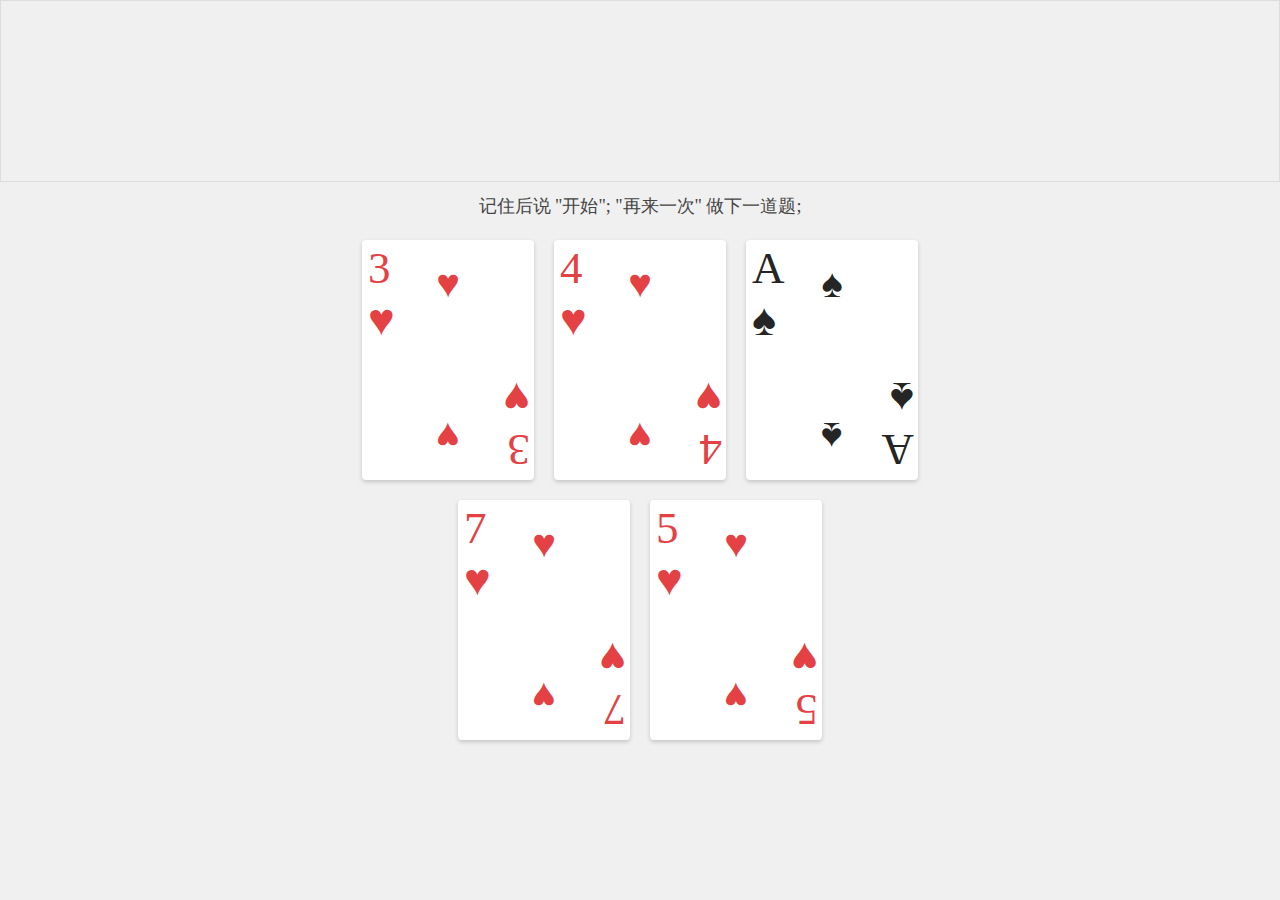
==== game.html @ be6b327d "initial" ====
<html>
  <head>
    <link rel="stylesheet" href="cards.css">
    <style>
      #info { font-size: 20px; }
      #div_start { float: right; }
      #headline { text-decoration: none }
      #results { font-size: 14px; font-weight: bold; border: 1px solid #ddd; padding: 15px; text-align: left; min-height: 150px; }
      #start_button { border: 0; background-color:transparent; padding: 0; }
      .interim { color: gray; }
      .final { color: black; padding-right: 3px; }
      .button { display: none; }
      .marquee { margin: 20px auto; }
      #buttons { margin: 10px 0; position: relative; top: -50px; }
      #copy { margin-top: 20px; }
      #copy > div { display: none; margin: 0 70px; }
      a.c1 {font-weight: normal;}
      </style>
  </head>
  <body>

    <div id="results">
      <span class="final" id="final_span"></span>
      <span class="interim" id="interim_span"></span>
    </div>

    <h1 class="title">记住后说 "开始"; "再来一次" 做下一道题;  </h1>

    <section class="cards">
    </section>

    <script>
      let ranks = [
        ["A", "一", "s", ],
        ["2", "二"],
        ["3", "三"],
        ["4", "四", "似"],
        ["5", "五"],
        ["6", "六"],
        ["7", "七", "漆"],
        ["8", "八", "吧"],
        ["9", "九", "酒"],
        ["10", "十"],
        ["J", "Jack", "坑", "乔", "给"],
        ["Q", "P", "Queen", "皮蛋"],
        ["K", "k", "king", "老"],
      ];
      let suits = [
        ["spade", "梅", "梅花", "草花"],
        ["diamond", "方", "方块"],
        ["heart", "红", "红桃", "红心"],
        ["club", "黑", "黑桃"],
      ];
    </script>

    <script>
      // get a pair of random numbers between 1 and length of rnaks and suits
      function getRandomPair() {
        let rank = Math.floor(Math.random() * ranks.length);
        let suit = Math.floor(Math.random() * suits.length);
        return [[rank,ranks[rank]], [suit, suits[suit]]];
      }

      // get 5 pairs of random numbers
      function getRandomPairs() {
        let pairs = [];
        for (let i = 0; i < 5; i++) {
          pairs.push(getRandomPair());
        }
        return pairs;
      }

      function dealCards() {
        pairs = getRandomPairs();
        console.log(pairs);
        // remove all elements under cards
        document.querySelector(".cards").innerHTML = "";
        // add new elements
        for (let i = 0; i < 5; i++) {
          let rank = pairs[i][0][1][0];
          let suit = pairs[i][1][1][0];
          let card = document.createElement("section");
          card.className = "card card--" + suit;
          card.setAttribute("value", rank);
          card.innerHTML = `
            <div class="card__inner card__inner--centered">
              <div class="card__column">
                <div class="card__symbol"></div>
                <div class="card__symbol"></div>
              </div>
            </div>
          `;
          document.querySelector(".cards").appendChild(card);
        }
      };

      dealCards()
    </script>

    <script>
      var final_transcript = '';
      var recognition = new webkitSpeechRecognition();
      recognition.continuous = true;
      recognition.interimResults = true;
      recognition.lang = 'cmn-Hans-CN';

      function process_command(command) {
        console.log('command received: ' + command);
        // if command ends with '开始'
        if (command.endsWith('开始')) {
          console.log('开始');
          let cards = document.querySelectorAll(".card");
          for (let i = 0; i < cards.length; i++) {
            hideCard(i);
          }
          return
        }
        else if (command.endsWith('再来一次')) {
          dealCards();
          return
        }
        else {

        }
      }

      function hideCard(i) {
        let cards = document.querySelectorAll(".card");
        cards[i].classList.add("card--flipped");
      }

      recognition.onstart = function() {
        console.log("speech recognition started");
      };

      recognition.onresult = function(event) {
        console.log(event);
        var interim_transcript = '';
        for (var i = event.resultIndex; i < event.results.length; ++i) {
          command = event.results[i][0].transcript
          if (event.results[i].isFinal) {
            final_transcript += command;
            process_command(command)
          } else {
            process_command(command)
            interim_transcript += command;
          }
        }
        final_span.innerHTML = final_transcript;
        interim_span.innerHTML = interim_transcript;
      };

      recognition.onend = function() {
        console.log("speech recognition has ended after ending after 60 mins")
        recognition.start()
      };

      recognition.onerror = function(event) {
        console.log("speech recognition error")
        console.log(event);
      };

      recognition.start()



    </script>
  </body>
</html>
---- cards.css ----
body {
  padding: 0;
  margin: 0;
  background: #f0f0f0;
}
.cards {
  text-align: center;
  max-width: 640px;
  margin: 0 auto;
}
.card {
  position: relative;
  display: inline-block;
  width: 172px;
  height: 240px;
  font: 16px 'Trebuchet MS';
  margin: 10px;
  border-radius: 4px;
  background: #fff;
  box-shadow: 0 2px 4px rgba(0,0,0,0.18);
}
.card:before,
.card:after {
  content: attr(value);
  position: absolute;
  width: 15px;
  font-size: 45px;
  text-align: center;
  letter-spacing: -2px;
}
.card:before {
  top: 2px;
  left: 6px;
}
.card:after {
  bottom: 4px;
  right: 4px;
  transform: rotate(180deg);
}
.card--heart {
  color: #e44145;
}
.card--heart:before,
.card--heart:after {
  content: attr(value) ' ♥';
}
.card--diamond {
  color: #e44145;
}
.card--diamond:before,
.card--diamond:after {
  content: attr(value) ' ♦';
}

.card--club {
  color: #252525;
}
.card--club:before,
.card--club:after {
  content: attr(value) ' ♣';
}

.card--spade {
  color: #252525;
}
.card--spade:before,
.card--spade:after {
  content: attr(value) ' ♠';
}
.card__inner {
  box-sizing: border-box;
  position: absolute;
  display: flex;
  justify-content: space-between;
  top: 24px;
  left: 24px;
  right: 24px;
  bottom: 24px;
}
.card__inner--centered {
  justify-content: center;
}
.card__column {
  display: flex;
  flex-direction: column;
  justify-content: space-between;
}
.card__column--centered {
  justify-content: center;
}
.card__symbol {
  display: inline-block;
  height: 40px;
  text-align: center;
}
.card__symbol:before {
  font-size: 40px;
  line-height: 40px;
}
.card--heart .card__symbol:before {
  content: '♥';
}
.card--spade .card__symbol:before {
  content: '♠';
}
.card--diamond .card__symbol:before {
  content: '♦';
}
.card--club .card__symbol:before {
  content: '♣';
}

.card__symbol--rotated,
.card__symbol:last-of-type {
  transform: rotate(180deg);
}
.card__symbol:first-of-type {
  transform: rotate(0);
}
.card__symbol--big {
  flex-basis: 60px;
}
.card__symbol--huge {
  flex-basis: 108px;
}
.title {
  font: 18px 'Trebuchet MS';
  color: #444;
  text-align: center;
}

.card--flipped {
  background-color: #2980b9;
  color: 2980b9;
  transform: rotateY(180deg);
}
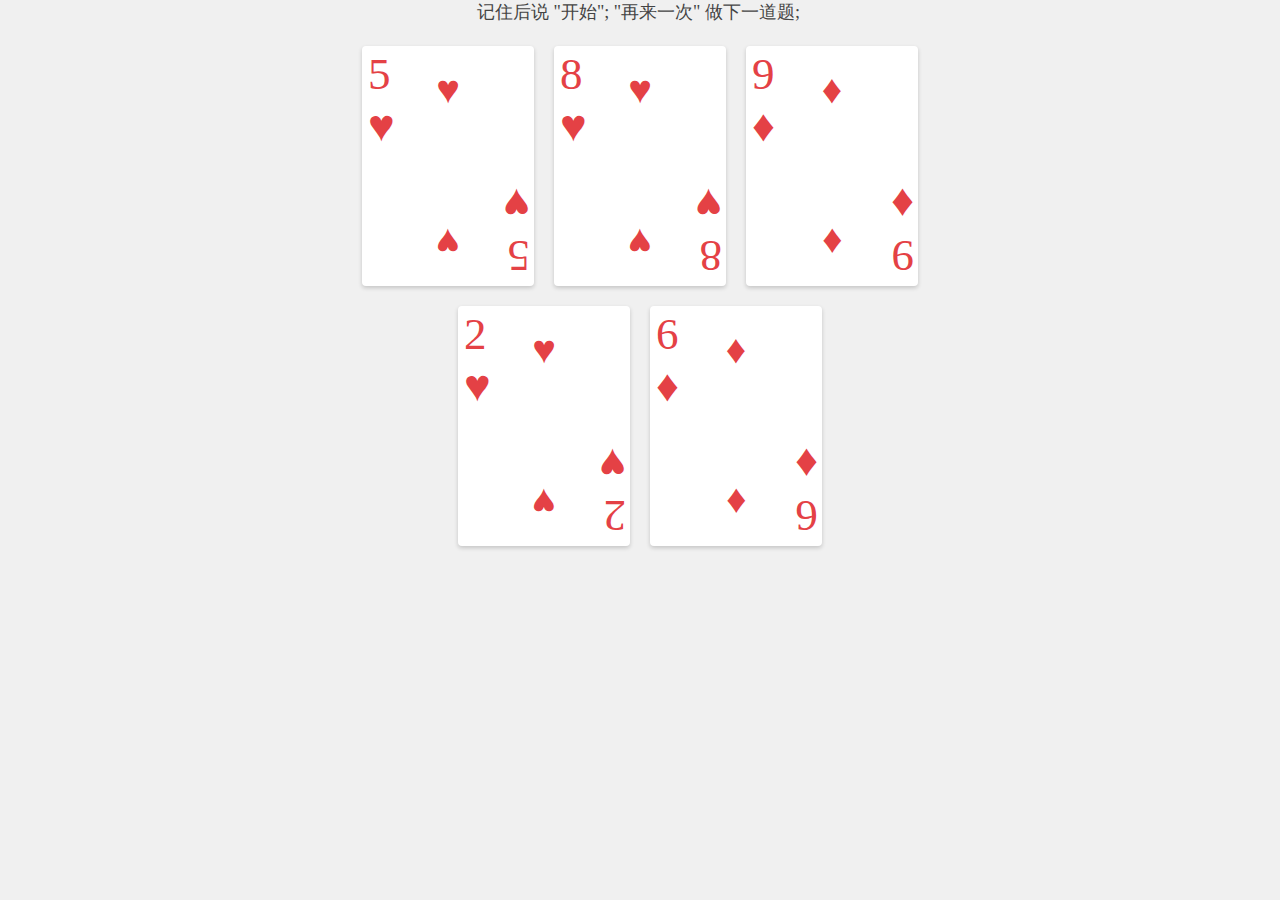
==== commit 3d18da1e: "initial" ====
--- a/game.html
+++ b/game.html
@@ -19,12 +19,11 @@
   </head>
   <body>
 
-    <div id="results">
+
+    <h1 class="title">记住后说 "开始"; "再来一次" 做下一道题;
       <span class="final" id="final_span"></span>
       <span class="interim" id="interim_span"></span>
-    </div>
-
-    <h1 class="title">记住后说 "开始"; "再来一次" 做下一道题;  </h1>
+    </h1>
 
     <section class="cards">
     </section>
@@ -104,7 +103,7 @@
       recognition.interimResults = true;
       recognition.lang = 'cmn-Hans-CN';
 
-      function process_command(command) {
+      function process_command(command, final) {
         console.log('command received: ' + command);
         // if command ends with '开始'
         if (command.endsWith('开始')) {
@@ -116,7 +115,10 @@
           return
         }
         else if (command.endsWith('再来一次')) {
-          dealCards();
+          if (final) {
+            console.log('再来一次');
+            dealCards();
+          }
           return
         }
         else {
@@ -139,10 +141,12 @@
         for (var i = event.resultIndex; i < event.results.length; ++i) {
           command = event.results[i][0].transcript
           if (event.results[i].isFinal) {
-            final_transcript += command;
-            process_command(command)
+            interim_transcript = '';
+            final_transcript = command;
+            process_command(command, true)
           } else {
-            process_command(command)
+            final_transcript = '';
+            process_command(command, false)
             interim_transcript += command;
           }
         }
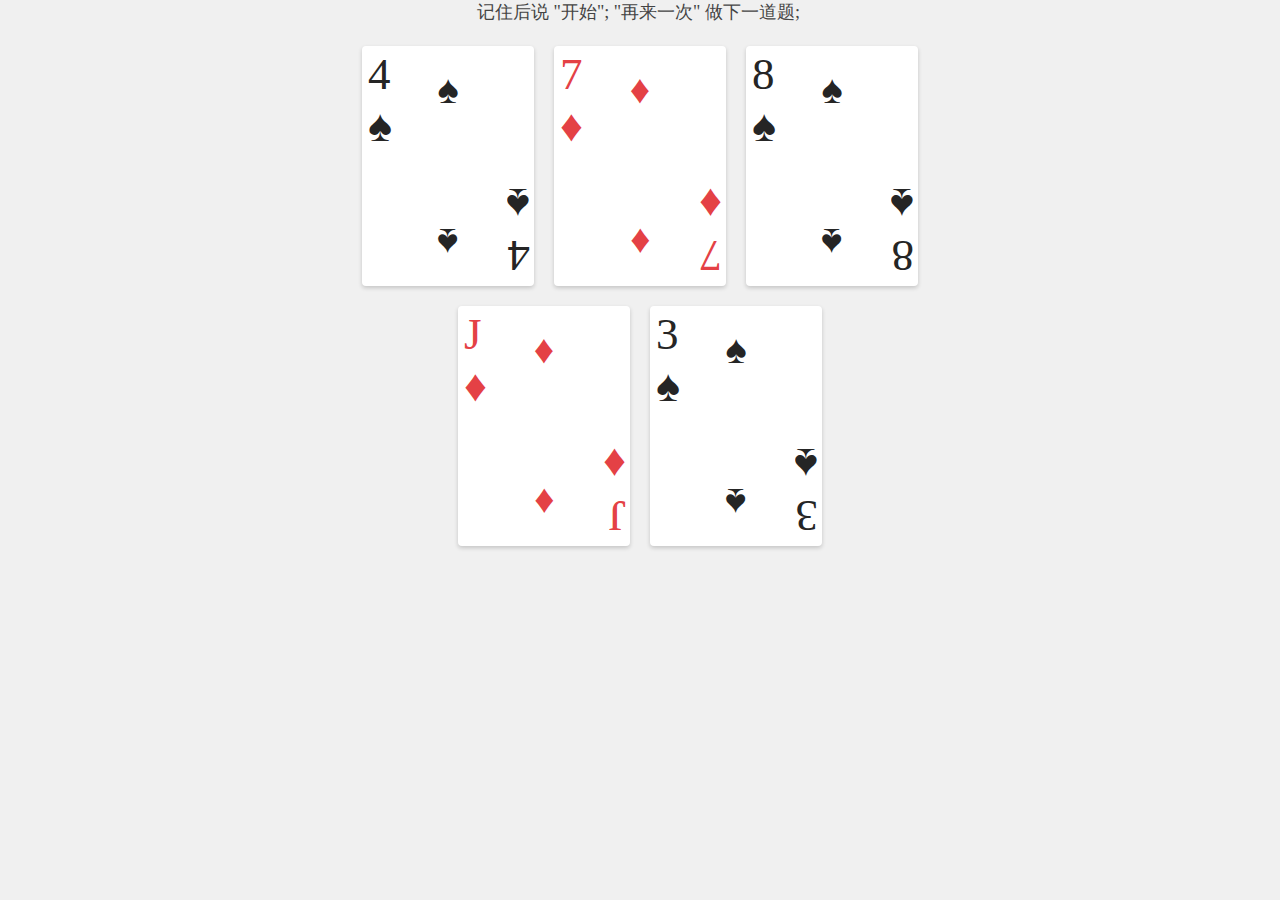
==== commit 7df5ecd8: "initial" ====
--- a/game.html
+++ b/game.html
@@ -34,21 +34,21 @@
         ["2", "二"],
         ["3", "三"],
         ["4", "四", "似"],
-        ["5", "五"],
+        ["5", "五", "乌"],
         ["6", "六"],
         ["7", "七", "漆"],
         ["8", "八", "吧"],
         ["9", "九", "酒"],
-        ["10", "十"],
-        ["J", "Jack", "坑", "乔", "给"],
+        ["10", "十", "石", "是"],
+        ["J", "Jack", "坑", "乔", "给", "杰", "巧"],
         ["Q", "P", "Queen", "皮蛋"],
         ["K", "k", "king", "老"],
       ];
       let suits = [
-        ["spade", "梅", "梅花", "草花"],
-        ["diamond", "方", "方块"],
-        ["heart", "红", "红桃", "红心"],
-        ["club", "黑", "黑桃"],
+        ["spade", "黑"],
+        ["diamond", "方"],
+        ["heart", "红"],
+        ["club", "梅", "草", "花"],
       ];
     </script>
 
@@ -91,9 +91,10 @@
           `;
           document.querySelector(".cards").appendChild(card);
         }
-      };
-
-      dealCards()
+        return pairs;
+      };
+
+      var currentPairs = dealCards()
     </script>
 
     <script>
@@ -102,6 +103,8 @@
       recognition.continuous = true;
       recognition.interimResults = true;
       recognition.lang = 'cmn-Hans-CN';
+
+      var currentRank, currentSuit;
 
       function process_command(command, final) {
         console.log('command received: ' + command);
@@ -122,7 +125,34 @@
           return
         }
         else {
-
+          for (let i = 0; i < ranks.length; i++) {
+            for (let j =0; j < ranks[i].length; j++) {
+              if (command.includes(ranks[i][j])) {
+                currentRank = i;
+                break;
+              }
+            }
+          }
+          for (let i = 0; i < suits.length; i++) {
+            for (let j =0; j < suits[i].length; j++) {
+              if (command.includes(suits[i][j])) {
+                currentSuit = i;
+                break;
+              }
+            }
+          }
+
+          console.log(currentPairs)
+          // if the currentRank and currentSuit is one of currentPairs
+          for (let i = 0; i < currentPairs.length; i++) {
+            if (currentPairs[i][0][0] == currentRank && currentPairs[i][1][0] == currentSuit) {
+              hideCard(i);
+              break;
+            }
+          }
+          // console.log(currentPairs)
+
+          console.log(currentRank, currentSuit);
         }
       }
 
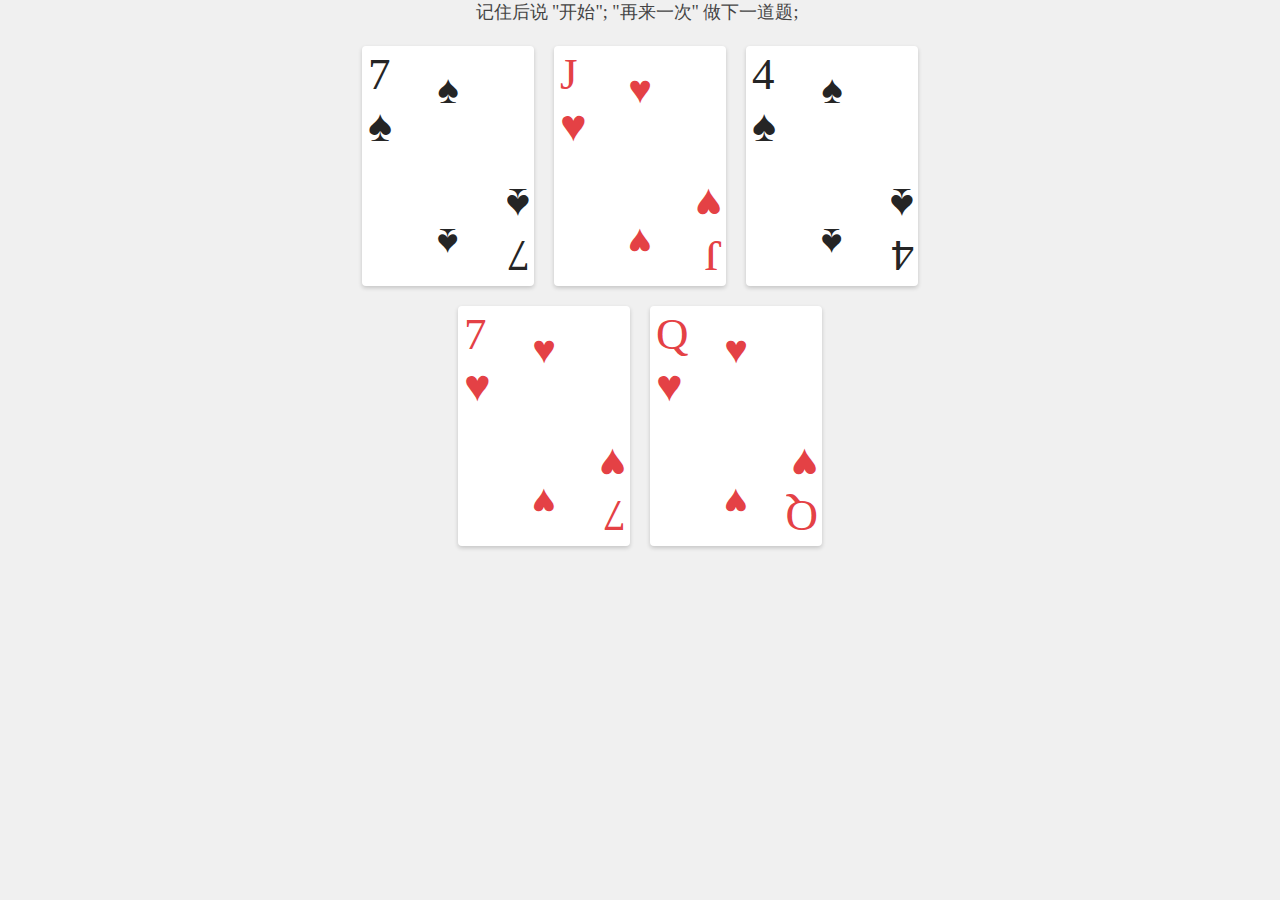
==== commit 5809fbab: "initial" ====
--- a/game.html
+++ b/game.html
@@ -21,6 +21,7 @@
 
 
     <h1 class="title">记住后说 "开始"; "再来一次" 做下一道题;
+      <span class="final" id="current_result"></span>
       <span class="final" id="final_span"></span>
       <span class="interim" id="interim_span"></span>
     </h1>
@@ -45,10 +46,10 @@
         ["K", "k", "king", "老"],
       ];
       let suits = [
-        ["spade", "黑"],
-        ["diamond", "方"],
-        ["heart", "红"],
-        ["club", "梅", "草", "花"],
+        ["spade", "黑桃", "黑"],
+        ["diamond", "方块", "方"],
+        ["heart", "红心", "红"],
+        ["club", "梅花", "梅", "草", "花"],
       ];
     </script>
 
@@ -142,6 +143,11 @@
             }
           }
 
+          // set current_result base on lookup from ranks and suits
+          if (currentRank != undefined && currentSuit != undefined) {
+            document.querySelector("#current_result").innerHTML = ranks[currentRank][0] + suits[currentSuit][1];
+          }
+
           console.log(currentPairs)
           // if the currentRank and currentSuit is one of currentPairs
           for (let i = 0; i < currentPairs.length; i++) {
@@ -180,7 +186,7 @@
             interim_transcript += command;
           }
         }
-        final_span.innerHTML = final_transcript;
+        final_span.innerHTML = '(' + final_transcript + ')';
         interim_span.innerHTML = interim_transcript;
       };
 
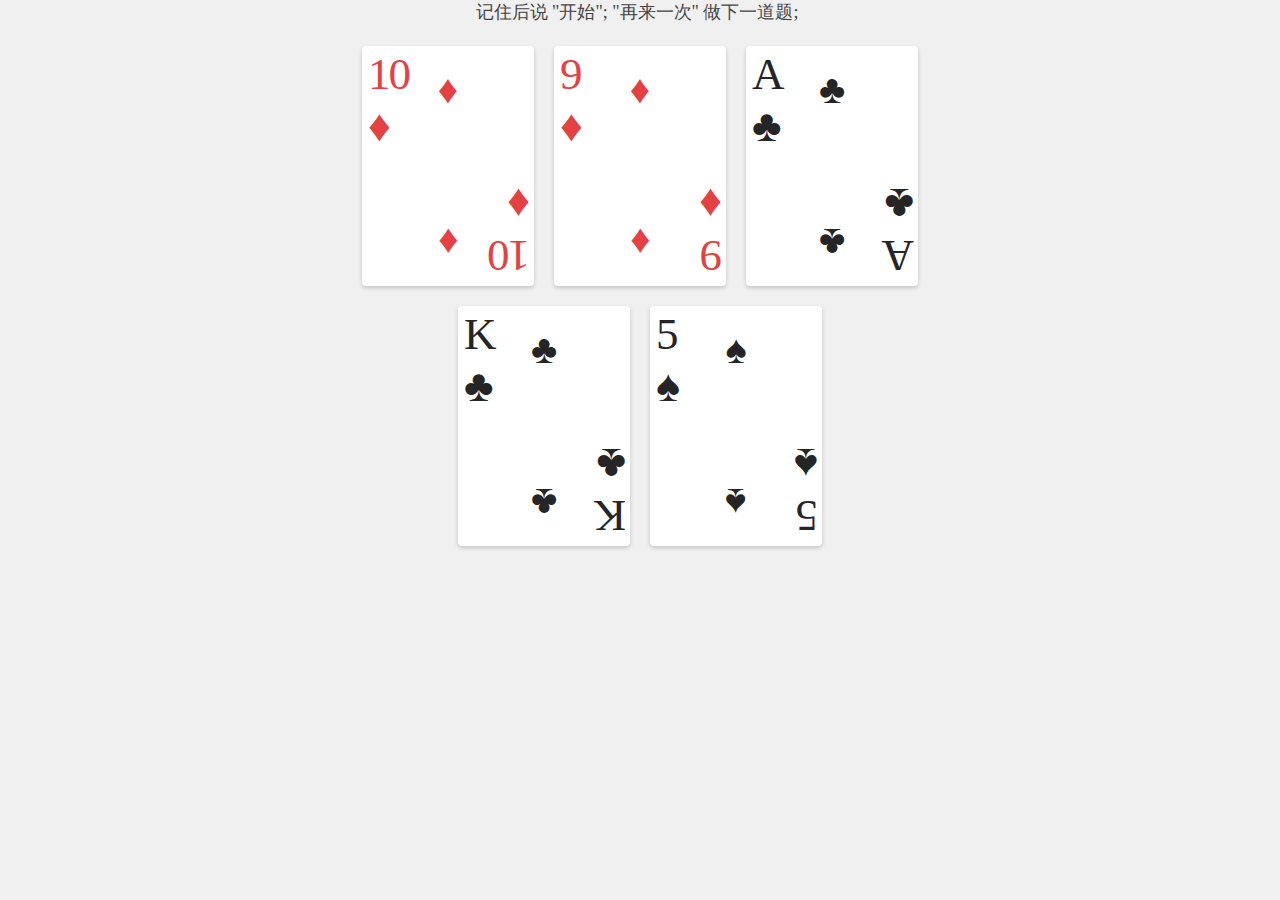
==== commit a15ea2ed: "initial" ====
--- a/game.html
+++ b/game.html
@@ -15,10 +15,18 @@
       #copy { margin-top: 20px; }
       #copy > div { display: none; margin: 0 70px; }
       a.c1 {font-weight: normal;}
-      </style>
+      .begin-countdown {text-align: center; display: none; font-size: 3em;}
+    </style>
+    <script src="countdown.js"></script>
   </head>
   <body>
 
+    <div class="row begin-countdown">
+      <div class="col-md-12 text-center">
+        <progress value="10" max="10" id="pageBeginCountdown"></progress>
+        <p><span id="pageBeginCountdownText">10 </span> 秒后可以开始回答</p>
+      </div>
+    </div>
 
     <h1 class="title">记住后说 "开始"; "再来一次" 做下一道题;
       <span class="final" id="current_result"></span>
@@ -104,15 +112,30 @@
       recognition.continuous = true;
       recognition.interimResults = true;
       recognition.lang = 'cmn-Hans-CN';
+      var waiting = false;
 
       var currentRank, currentSuit;
 
       function process_command(command, final) {
         console.log('command received: ' + command);
-        // if command ends with '开始'
         if (command.endsWith('开始')) {
           console.log('开始');
           let cards = document.querySelectorAll(".card");
+
+          // show countdown div
+          if (!waiting) {
+            waiting=true;
+            document.querySelector(".begin-countdown").style.display = "block";
+            recognition.stop();
+            ProgressCountdown(10, 'pageBeginCountdown', 'pageBeginCountdownText')
+              .then(function (value) {
+                recognition.start()
+                console.log('Countdown finished!');
+                document.querySelector(".begin-countdown").style.display = "none";
+                waiting=false;
+              });
+          }
+
           for (let i = 0; i < cards.length; i++) {
             hideCard(i);
           }
@@ -190,9 +213,9 @@
         interim_span.innerHTML = interim_transcript;
       };
 
-      recognition.onend = function() {
+      recognition.onend = function(event) {
         console.log("speech recognition has ended after ending after 60 mins")
-        recognition.start()
+        // recognition.start()
       };
 
       recognition.onerror = function(event) {
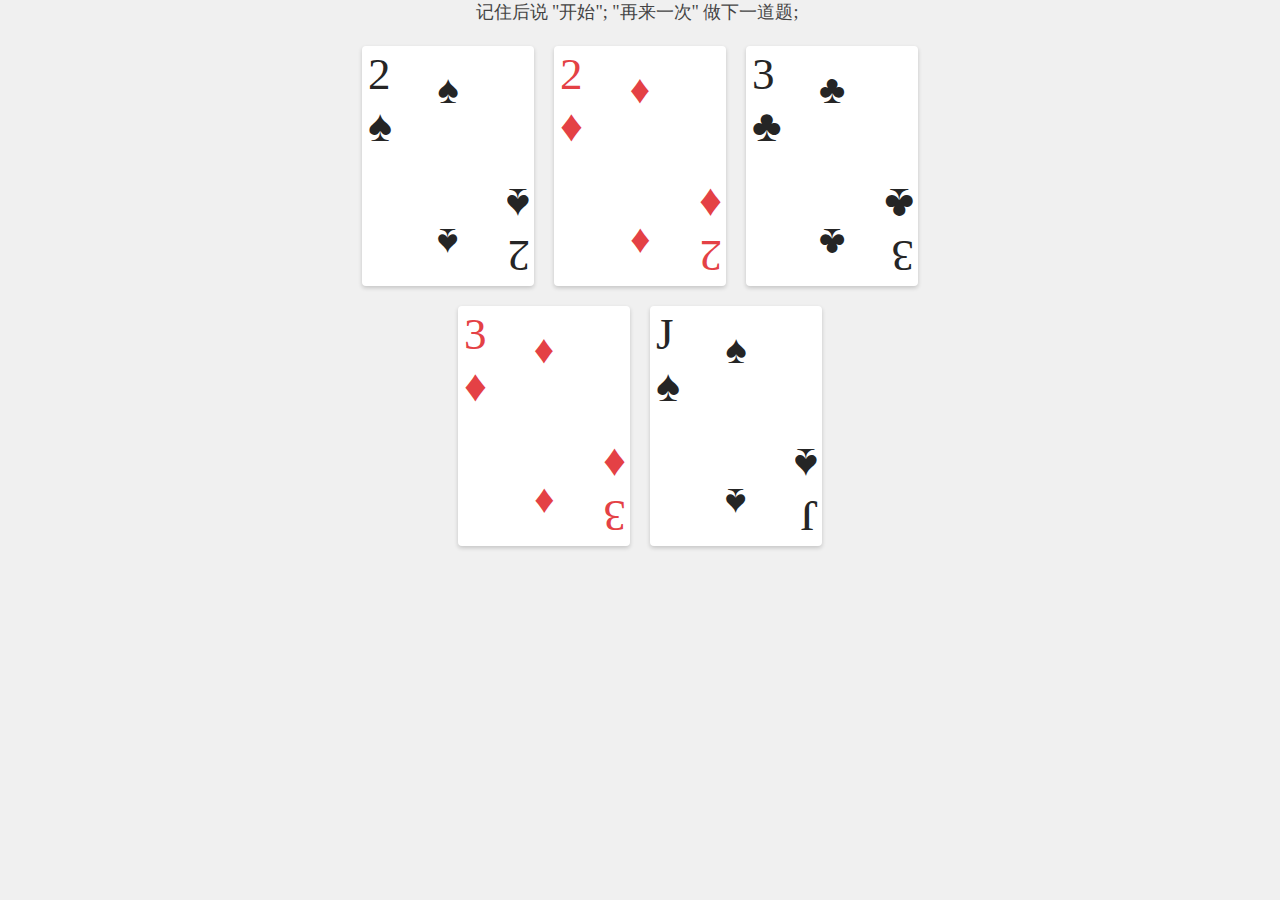
==== commit f441749d: "initial" ====
--- a/game.html
+++ b/game.html
@@ -103,7 +103,19 @@
         return pairs;
       };
 
+      function displayCards() {
+        // iterate through teh current pairs
+        for (let i = 0; i < currentPairs.length; i++) {
+          let rank = currentPairs[i][0][1][1];
+          let suit = currentPairs[i][1][1][1];
+          console.log(rank + suit)
+        }
+      }
+
       var currentPairs = dealCards()
+
+      displayCards()
+
     </script>
 
     <script>
@@ -175,7 +187,7 @@
           // if the currentRank and currentSuit is one of currentPairs
           for (let i = 0; i < currentPairs.length; i++) {
             if (currentPairs[i][0][0] == currentRank && currentPairs[i][1][0] == currentSuit) {
-              hideCard(i);
+              unhideCard(i);
               break;
             }
           }
@@ -188,6 +200,11 @@
       function hideCard(i) {
         let cards = document.querySelectorAll(".card");
         cards[i].classList.add("card--flipped");
+      }
+
+      function unhideCard(i) {
+        let cards = document.querySelectorAll(".card");
+        cards[i].classList.remove("card--flipped");
       }
 
       recognition.onstart = function() {
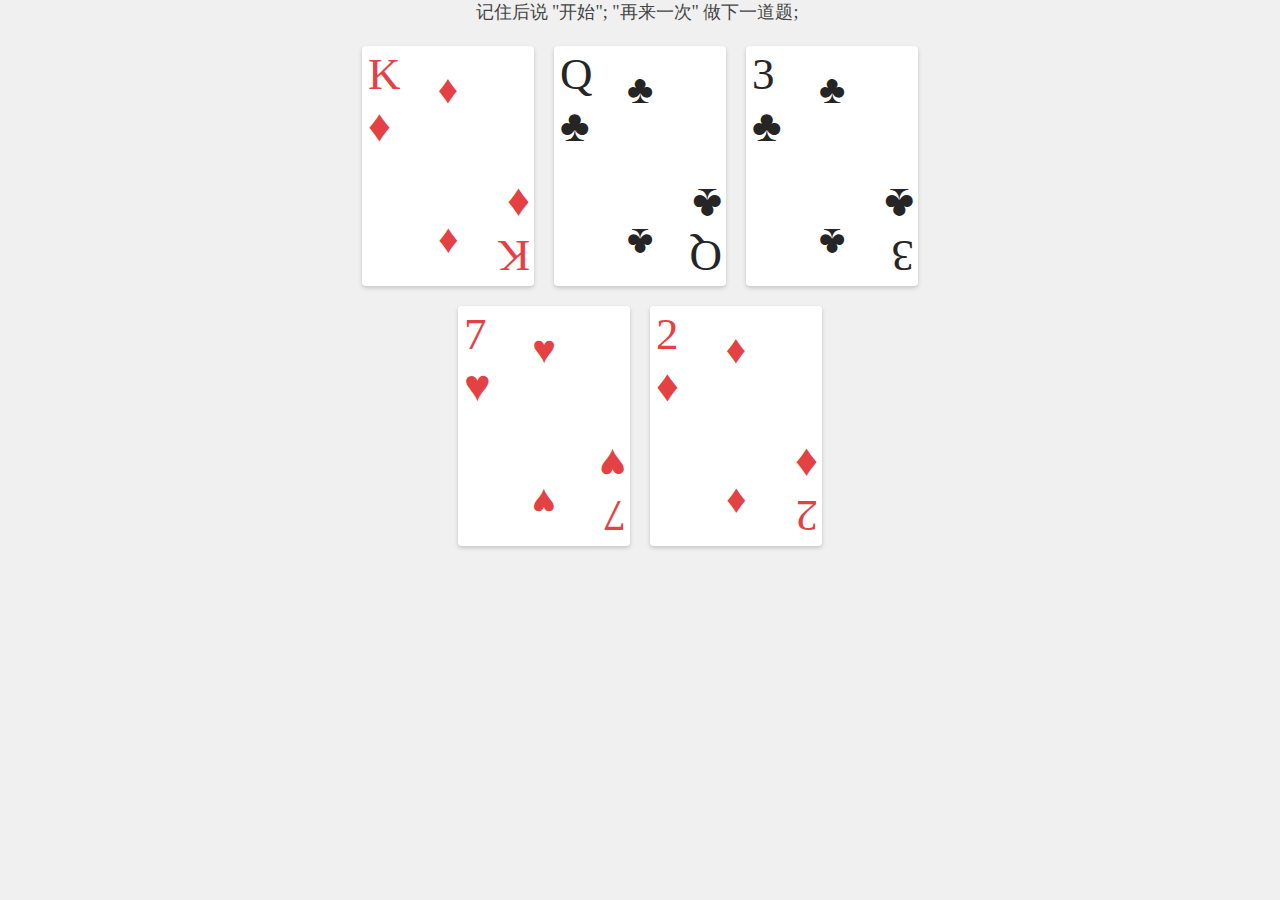
==== commit 19ae45a0: "initial" ====
--- a/game.html
+++ b/game.html
@@ -240,9 +240,7 @@
         console.log(event);
       };
 
-      recognition.start()
-
-
+      recognition.start();
 
     </script>
   </body>
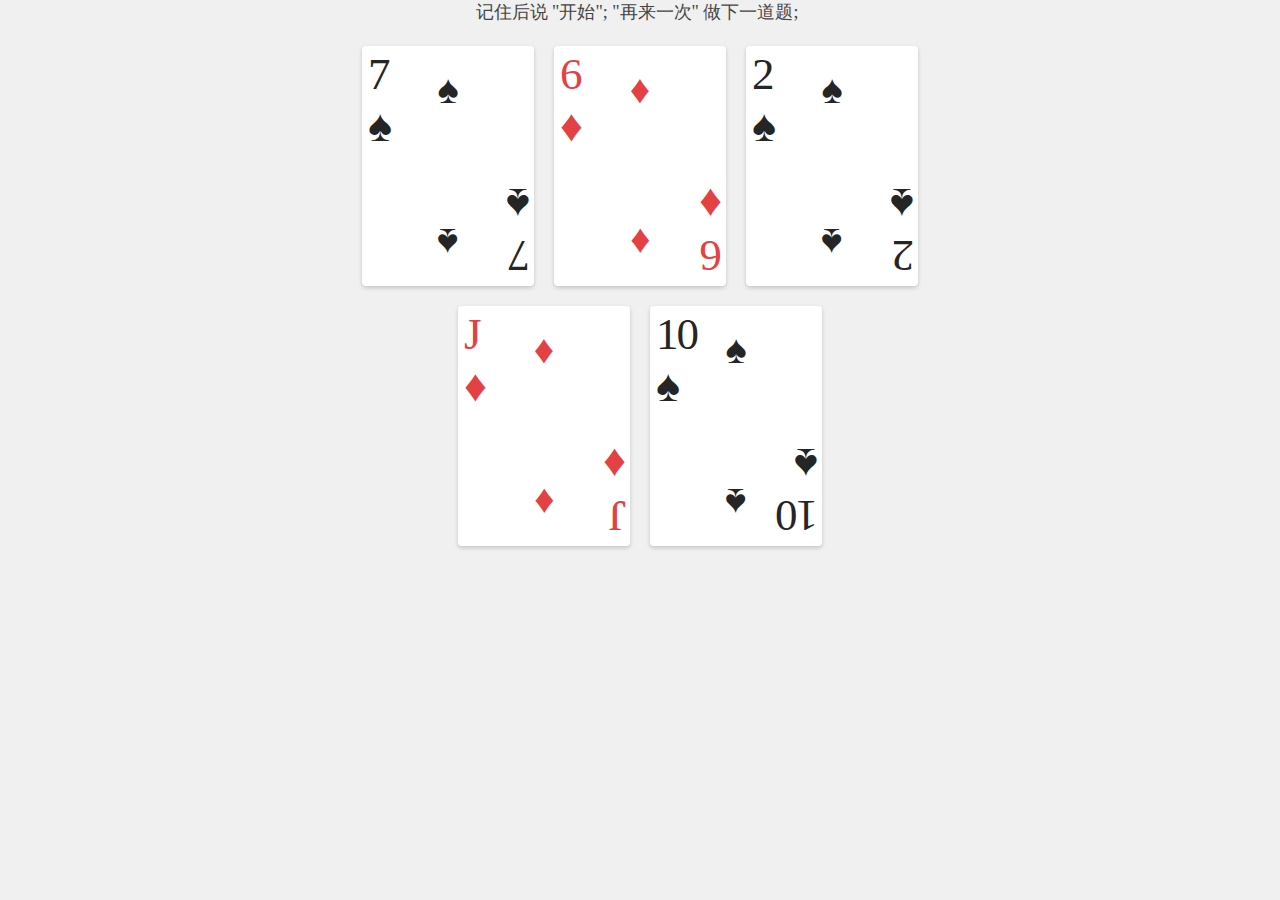
==== commit 79cec193: "initial" ====
--- a/game.html
+++ b/game.html
@@ -49,7 +49,7 @@
         ["8", "八", "吧"],
         ["9", "九", "酒"],
         ["10", "十", "石", "是"],
-        ["J", "Jack", "坑", "乔", "给", "杰", "巧"],
+        ["J", "Jack", "坑", "乔", "给", "杰", "巧", "夹"],
         ["Q", "P", "Queen", "皮蛋"],
         ["K", "k", "king", "老"],
       ];
@@ -80,7 +80,6 @@
 
       function dealCards() {
         pairs = getRandomPairs();
-        console.log(pairs);
         // remove all elements under cards
         document.querySelector(".cards").innerHTML = "";
         // add new elements
@@ -100,21 +99,22 @@
           `;
           document.querySelector(".cards").appendChild(card);
         }
+
+        displayCards(pairs)
+
         return pairs;
       };
 
-      function displayCards() {
+      function displayCards(pairs) {
         // iterate through teh current pairs
-        for (let i = 0; i < currentPairs.length; i++) {
-          let rank = currentPairs[i][0][1][1];
-          let suit = currentPairs[i][1][1][1];
+        for (let i = 0; i < pairs.length; i++) {
+          let rank = pairs[i][0][1][1];
+          let suit = pairs[i][1][1][1];
           console.log(rank + suit)
         }
       }
 
       var currentPairs = dealCards()
-
-      displayCards()
 
     </script>
 
@@ -128,8 +128,9 @@
 
       var currentRank, currentSuit;
 
-      function process_command(command, final) {
-        console.log('command received: ' + command);
+      function process_command(command_orig, final) {
+        command = command_orig.slice(-4);
+        console.log('command received: ' + command_orig + ' ' + command, final);
         if (command.endsWith('开始')) {
           console.log('开始');
           let cards = document.querySelectorAll(".card");
@@ -183,7 +184,6 @@
             document.querySelector("#current_result").innerHTML = ranks[currentRank][0] + suits[currentSuit][1];
           }
 
-          console.log(currentPairs)
           // if the currentRank and currentSuit is one of currentPairs
           for (let i = 0; i < currentPairs.length; i++) {
             if (currentPairs[i][0][0] == currentRank && currentPairs[i][1][0] == currentSuit) {
@@ -212,7 +212,6 @@
       };
 
       recognition.onresult = function(event) {
-        console.log(event);
         var interim_transcript = '';
         for (var i = event.resultIndex; i < event.results.length; ++i) {
           command = event.results[i][0].transcript
